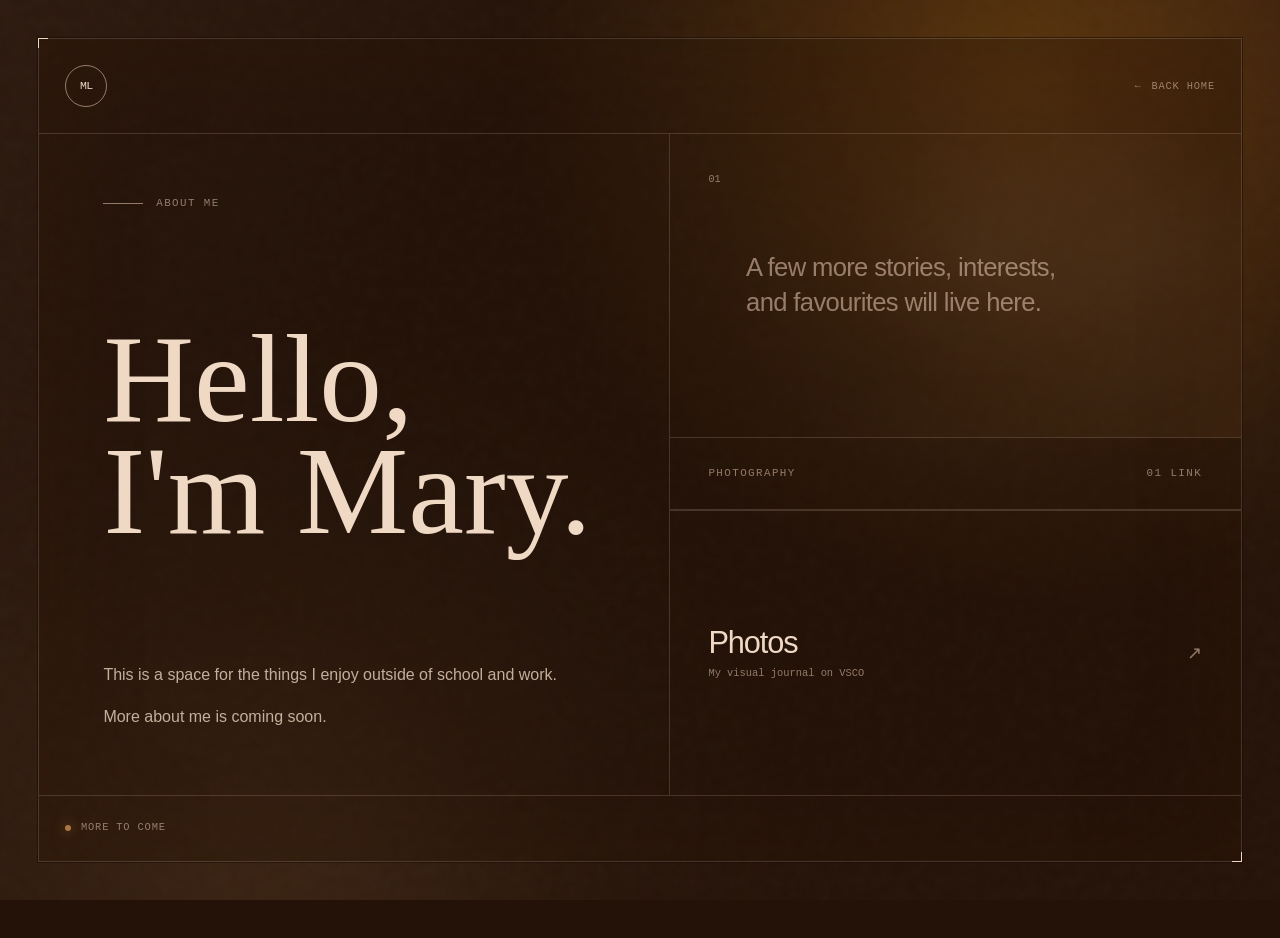
==== about.html @ 02c21629 "Add About page and update navigation" ====
<!doctype html>
<html lang="en">
  <head>
    <meta charset="utf-8">
    <meta name="viewport" content="width=device-width, initial-scale=1">
    <meta name="theme-color" content="#241208">
    <meta
      name="description"
      content="About Mary Li — a Mathematics and Financial Analysis student at the University of Waterloo."
    >
    <title>About Mary Li</title>
    <link rel="icon" href="assets/favicon.svg" type="image/svg+xml">
    <link rel="stylesheet" href="styles.css">
    <script src="script.js" defer></script>
  </head>

  <body class="about-page">
    <a class="skip-link" href="#about-content">Skip to content</a>

    <div class="atmosphere" aria-hidden="true">
      <div class="light-leak light-leak--amber"></div>
      <div class="light-leak light-leak--blue"></div>
      <div class="aperture"></div>
      <div class="grain"></div>
    </div>

    <div class="frame about-frame">
      <header class="site-header">
        <a class="monogram" href="index.html" aria-label="Return to Mary Li's home page">
          <span>ML</span>
        </a>
        <a class="back-link" href="index.html">
          <span aria-hidden="true">←</span> Back home
        </a>
      </header>

      <main class="about-layout" id="about-content">
        <section class="about-intro" aria-labelledby="about-title">
          <p class="eyebrow">
            <span class="eyebrow-line"></span>
            About me
          </p>

          <h1 class="about-title" id="about-title">Hello, I'm Mary.</h1>

          <div class="about-copy">
            <p>
              This is a space for the things I enjoy outside of school and
              work.
            </p>
            <p>
              More about me is coming soon.
            </p>
          </div>
        </section>

        <section class="about-details" aria-label="About Mary">
          <div class="about-placeholder">
            <span class="index-number">01</span>
            <p>A few more stories, interests, and favourites will live here.</p>
          </div>

          <div class="elsewhere">
            <p class="index-heading">
              <span>Photography</span>
              <span>01 link</span>
            </p>

            <a
              class="about-link"
              href="https://vsco.co/enskyu/gallery"
              target="_blank"
              rel="noopener noreferrer"
            >
              <span>
                <strong>Photos</strong>
                <small>My visual journal on VSCO</small>
              </span>
              <span aria-hidden="true">↗</span>
            </a>
          </div>
        </section>
      </main>

      <footer class="site-footer">
        <p class="status">
          <span class="status-dot" aria-hidden="true"></span>
          More to come
        </p>
      </footer>
    </div>
  </body>
</html>
---- styles.css ----
:root {
  color-scheme: dark;
  --ink: #f0d9c4;
  --muted: rgba(215, 185, 166, 0.62);
  --faint: rgba(183, 149, 127, 0.14);
  --hairline: rgba(215, 185, 166, 0.2);
  --canvas: #241208;
  --espresso: #4c2b08;
  --coffee: #6d3914;
  --caramel: #a87743;
  --almond: #b7957f;
  --vanilla: #d7b9a6;
  --amber: var(--caramel);
  --blue: var(--coffee);
  --pointer-x: 72%;
  --pointer-y: 32%;
  --frame-pad: clamp(1.25rem, 3vw, 3rem);
}

* {
  box-sizing: border-box;
}

html {
  scroll-behavior: smooth;
}

body {
  min-width: 320px;
  min-height: 100vh;
  min-height: 100dvh;
  margin: 0;
  overflow-x: hidden;
  background: var(--canvas);
  color: var(--ink);
  font-family: "Avenir Next", "Helvetica Neue", Arial, sans-serif;
  text-rendering: optimizeLegibility;
}

a {
  color: inherit;
}

.skip-link {
  position: fixed;
  z-index: 20;
  top: 0.75rem;
  left: 0.75rem;
  padding: 0.7rem 1rem;
  transform: translateY(-180%);
  border-radius: 999px;
  background: var(--ink);
  color: var(--canvas);
  font: 500 0.75rem/1 ui-monospace, "SFMono-Regular", Menlo, Consolas, monospace;
  text-decoration: none;
  transition: transform 180ms ease;
}

.skip-link:focus {
  transform: translateY(0);
}

.atmosphere {
  position: fixed;
  inset: 0;
  pointer-events: none;
}

.atmosphere {
  z-index: -1;
  overflow: hidden;
  background:
    linear-gradient(115deg, rgba(215, 185, 166, 0.045), transparent 32%),
    radial-gradient(circle at 80% 10%, var(--espresso) 0, transparent 39%),
    var(--canvas);
}

.light-leak,
.aperture,
.grain {
  position: absolute;
  pointer-events: none;
}

.light-leak {
  opacity: 0.34;
  filter: blur(90px);
  mix-blend-mode: screen;
}

.light-leak--amber {
  inset: auto auto -40% -12%;
  width: 64vw;
  height: 64vw;
  border-radius: 50%;
  background: radial-gradient(circle, rgba(168, 119, 67, 0.55), transparent 67%);
  animation: amber-drift 16s ease-in-out infinite alternate;
}

.light-leak--blue {
  inset: -42% -22% auto auto;
  width: 70vw;
  height: 70vw;
  border-radius: 50%;
  background: radial-gradient(circle, rgba(109, 57, 20, 0.62), transparent 68%);
  animation: blue-drift 19s ease-in-out infinite alternate;
}

.aperture {
  inset: -10%;
  background: radial-gradient(
    circle 22rem at var(--pointer-x) var(--pointer-y),
    rgba(240, 217, 196, 0.08),
    rgba(183, 149, 127, 0.025) 38%,
    transparent 72%
  );
  transition: background-position 120ms linear;
}

.grain {
  inset: -60%;
  width: 220%;
  height: 220%;
  opacity: 0.045;
  background-image: url("data:image/svg+xml,%3Csvg viewBox='0 0 180 180' xmlns='http://www.w3.org/2000/svg'%3E%3Cfilter id='n'%3E%3CfeTurbulence type='fractalNoise' baseFrequency='.9' numOctaves='4' stitchTiles='stitch'/%3E%3C/filter%3E%3Crect width='100%25' height='100%25' filter='url(%23n)' opacity='.65'/%3E%3C/svg%3E");
  animation: grain-shift 0.24s steps(2) infinite;
}

.frame {
  position: relative;
  display: grid;
  grid-template-rows: auto 1fr auto;
  width: calc(100% - (var(--frame-pad) * 2));
  min-height: calc(100vh - (var(--frame-pad) * 2));
  min-height: calc(100dvh - (var(--frame-pad) * 2));
  margin: var(--frame-pad);
  border: 1px solid var(--hairline);
  background: rgba(36, 18, 8, 0.3);
  box-shadow:
    0 0 0 1px rgba(18, 8, 3, 0.5),
    inset 0 0 120px rgba(76, 43, 8, 0.12);
}

.frame::before,
.frame::after {
  position: absolute;
  z-index: 2;
  width: 0.55rem;
  height: 0.55rem;
  border-color: rgba(215, 185, 166, 0.42);
  content: "";
  pointer-events: none;
}

.frame::before {
  top: -1px;
  left: -1px;
  border-top: 1px solid;
  border-left: 1px solid;
}

.frame::after {
  right: -1px;
  bottom: -1px;
  border-right: 1px solid;
  border-bottom: 1px solid;
}

.site-header,
.site-footer {
  display: flex;
  align-items: center;
  justify-content: space-between;
  padding: clamp(1rem, 2vw, 1.75rem);
}

.site-header {
  border-bottom: 1px solid var(--hairline);
}

.monogram {
  display: grid;
  width: 2.65rem;
  aspect-ratio: 1;
  place-items: center;
  border: 1px solid rgba(215, 185, 166, 0.62);
  border-radius: 50%;
  font: 500 0.72rem/1 ui-monospace, "SFMono-Regular", Menlo, Consolas, monospace;
  letter-spacing: -0.06em;
  text-decoration: none;
  transition:
    background-color 220ms ease,
    color 220ms ease,
    transform 220ms ease;
}

.monogram:hover {
  transform: rotate(-8deg);
  background: var(--ink);
  color: var(--canvas);
}

.header-note,
.site-footer {
  color: var(--muted);
  font: 400 0.65rem/1.3 ui-monospace, "SFMono-Regular", Menlo, Consolas, monospace;
  letter-spacing: 0.08em;
  text-transform: uppercase;
}

.header-note {
  display: flex;
  gap: clamp(1.5rem, 4vw, 4.5rem);
}

.layout {
  display: grid;
  grid-template-columns: minmax(0, 1.08fr) minmax(22rem, 0.92fr);
  min-height: 0;
}

.hero {
  position: relative;
  display: flex;
  min-height: clamp(31rem, 68vh, 48rem);
  padding: clamp(2rem, 5vw, 6.5rem);
  flex-direction: column;
  justify-content: space-between;
  overflow: hidden;
  border-right: 1px solid var(--hairline);
}

.hero::before {
  position: absolute;
  right: clamp(1.5rem, 4vw, 4rem);
  bottom: 15%;
  width: clamp(6rem, 10vw, 9rem);
  aspect-ratio: 1;
  border: 1px solid rgba(183, 149, 127, 0.12);
  border-radius: 50%;
  box-shadow:
    0 0 0 1.4rem rgba(183, 149, 127, 0.03),
    0 0 0 2.8rem rgba(183, 149, 127, 0.018);
  content: "";
}

.eyebrow,
.index-heading {
  margin: 0;
  color: var(--muted);
  font: 400 0.68rem/1 ui-monospace, "SFMono-Regular", Menlo, Consolas, monospace;
  letter-spacing: 0.13em;
  text-transform: uppercase;
}

.eyebrow {
  display: flex;
  align-items: center;
  gap: 0.8rem;
}

.eyebrow-line {
  width: 2.5rem;
  height: 1px;
  background: currentColor;
}

h1 {
  position: relative;
  z-index: 1;
  margin: auto 0;
  padding: 3rem 0;
  font-family: Didot, "Bodoni 72", "Times New Roman", serif;
  font-size: clamp(5.5rem, 9.8vw, 10.5rem);
  font-weight: 400;
  letter-spacing: normal;
  line-height: 0.9;
  white-space: nowrap;
}

.intro {
  max-width: 31rem;
  margin: 0;
  color: rgba(240, 217, 196, 0.78);
  font-size: clamp(0.94rem, 1.3vw, 1.12rem);
  font-weight: 300;
  letter-spacing: -0.01em;
  line-height: 1.55;
}

.link-index {
  display: flex;
  min-width: 0;
  flex-direction: column;
}

.index-heading {
  display: flex;
  min-height: 5.2rem;
  padding: 1.5rem clamp(1.5rem, 3vw, 3rem);
  align-items: center;
  justify-content: space-between;
  border-bottom: 1px solid var(--hairline);
}

.index-link {
  position: relative;
  display: grid;
  min-height: 0;
  padding: clamp(1.2rem, 2.8vh, 2.25rem) clamp(1.5rem, 3vw, 3rem);
  flex: 1;
  grid-template-columns: 2.1rem 1fr auto;
  align-items: center;
  gap: clamp(0.8rem, 2vw, 1.75rem);
  overflow: hidden;
  border-bottom: 1px solid var(--hairline);
  text-decoration: none;
  isolation: isolate;
}

.index-link:last-child {
  border-bottom: 0;
}

.index-link::before {
  position: absolute;
  z-index: -1;
  inset: 0;
  transform: translateX(-101%);
  background:
    linear-gradient(90deg, rgba(168, 119, 67, 0.22), rgba(109, 57, 20, 0.06)),
    rgba(215, 185, 166, 0.025);
  content: "";
  transition: transform 440ms cubic-bezier(0.22, 1, 0.36, 1);
}

.index-link:hover::before,
.index-link:focus-visible::before {
  transform: translateX(0);
}

.index-number {
  align-self: start;
  padding-top: 0.18rem;
  color: var(--muted);
  font: 400 0.63rem/1 ui-monospace, "SFMono-Regular", Menlo, Consolas, monospace;
}

.index-copy {
  display: flex;
  min-width: 0;
  flex-direction: column;
  gap: 0.38rem;
}

.index-title {
  font-size: clamp(1.55rem, 3.1vw, 3rem);
  font-weight: 300;
  letter-spacing: -0.055em;
  line-height: 1;
  transition: transform 380ms cubic-bezier(0.22, 1, 0.36, 1);
}

.index-detail {
  overflow: hidden;
  color: var(--muted);
  font: 300 clamp(0.62rem, 0.82vw, 0.72rem)/1.4 ui-monospace, "SFMono-Regular", Menlo, Consolas, monospace;
  text-overflow: ellipsis;
  white-space: nowrap;
}

.index-arrow {
  display: grid;
  width: clamp(2.5rem, 4vw, 3.5rem);
  aspect-ratio: 1;
  place-items: center;
  border: 1px solid var(--hairline);
  border-radius: 50%;
  color: rgba(215, 185, 166, 0.72);
  font-size: 1.1rem;
  transition:
    transform 380ms cubic-bezier(0.22, 1, 0.36, 1),
    background-color 220ms ease,
    border-color 220ms ease,
    color 220ms ease;
}

.index-arrow--home {
  color: var(--amber);
  font-size: 0.48rem;
}

.index-link:hover .index-title,
.index-link:focus-visible .index-title {
  transform: translateX(0.22rem);
}

.index-link:hover .index-arrow,
.index-link:focus-visible .index-arrow {
  transform: rotate(45deg);
  border-color: var(--ink);
  background: var(--ink);
  color: var(--canvas);
}

.index-link:hover .index-arrow--home,
.index-link:focus-visible .index-arrow--home {
  transform: scale(0.9);
}

.index-link:focus-visible,
.monogram:focus-visible {
  outline: 2px solid var(--amber);
  outline-offset: -3px;
}

.site-footer {
  min-height: 4rem;
  border-top: 1px solid var(--hairline);
}

.status {
  display: flex;
  margin: 0;
  align-items: center;
  gap: 0.6rem;
}

.status-dot {
  width: 0.4rem;
  height: 0.4rem;
  border-radius: 50%;
  background: var(--amber);
  box-shadow: 0 0 0.8rem rgba(168, 119, 67, 0.85);
}

.footer-credit {
  margin: 0;
}

.footer-accent {
  color: rgba(215, 185, 166, 0.78);
}

.back-link {
  display: inline-flex;
  align-items: center;
  gap: 0.6rem;
  color: var(--muted);
  font: 400 0.65rem/1 ui-monospace, "SFMono-Regular", Menlo, Consolas, monospace;
  letter-spacing: 0.08em;
  text-decoration: none;
  text-transform: uppercase;
  transition: color 180ms ease;
}

.back-link:hover,
.back-link:focus-visible {
  color: var(--ink);
}

.about-layout {
  display: grid;
  grid-template-columns: minmax(0, 1.05fr) minmax(22rem, 0.95fr);
  min-height: 0;
}

.about-intro {
  display: flex;
  min-height: clamp(36rem, 70vh, 48rem);
  padding: clamp(2rem, 5vw, 6.5rem);
  flex-direction: column;
  justify-content: space-between;
  border-right: 1px solid var(--hairline);
}

.about-title {
  max-width: 6.5em;
  margin: auto 0;
  white-space: normal;
}

.about-copy {
  max-width: 34rem;
  color: rgba(240, 217, 196, 0.78);
  font-size: clamp(0.9rem, 1.25vw, 1.08rem);
  font-weight: 300;
  line-height: 1.65;
}

.about-copy p {
  margin: 0;
}

.about-copy p + p {
  margin-top: 1rem;
}

.about-details {
  display: grid;
  grid-template-rows: auto 1fr;
}

.about-placeholder {
  display: flex;
  min-height: 19rem;
  padding: clamp(1.5rem, 3vw, 3rem);
  align-items: flex-start;
  gap: clamp(1rem, 2vw, 2rem);
  border-bottom: 1px solid var(--hairline);
  background:
    linear-gradient(145deg, transparent 55%, rgba(168, 119, 67, 0.1)),
    radial-gradient(circle at 80% 35%, rgba(215, 185, 166, 0.05), transparent 36%);
}

.about-placeholder p {
  max-width: 20rem;
  margin: auto 0;
  color: var(--muted);
  font-size: clamp(1.15rem, 2vw, 1.75rem);
  font-weight: 300;
  letter-spacing: -0.025em;
  line-height: 1.4;
}

.fact-list {
  margin: 0;
}

.fact {
  display: grid;
  padding: clamp(1.4rem, 3vw, 2.5rem);
  grid-template-columns: minmax(5rem, 0.35fr) 1fr;
  gap: 1rem;
  border-bottom: 1px solid var(--hairline);
}

.fact dt,
.fact dd {
  margin: 0;
}

.fact dt {
  color: var(--muted);
  font: 400 0.64rem/1.4 ui-monospace, "SFMono-Regular", Menlo, Consolas, monospace;
  letter-spacing: 0.08em;
  text-transform: uppercase;
}

.fact dd {
  color: var(--ink);
  font-size: clamp(0.95rem, 1.4vw, 1.15rem);
  font-weight: 300;
  line-height: 1.45;
}

.elsewhere {
  display: flex;
  flex-direction: column;
}

.elsewhere .index-heading {
  min-height: 4.5rem;
}

.about-link {
  display: flex;
  min-height: 6.5rem;
  padding: 1.25rem clamp(1.5rem, 3vw, 3rem);
  flex: 1;
  align-items: center;
  justify-content: space-between;
  border-top: 1px solid var(--hairline);
  color: var(--ink);
  text-decoration: none;
  transition:
    background-color 200ms ease,
    padding-left 300ms cubic-bezier(0.22, 1, 0.36, 1);
}

.about-link:hover,
.about-link:focus-visible {
  padding-left: calc(clamp(1.5rem, 3vw, 3rem) + 0.35rem);
  background: rgba(168, 119, 67, 0.14);
}

.about-link > span:first-child {
  display: flex;
  flex-direction: column;
  gap: 0.35rem;
}

.about-link strong {
  font-size: clamp(1.35rem, 2.4vw, 2rem);
  font-weight: 300;
  letter-spacing: -0.035em;
}

.about-link small {
  color: var(--muted);
  font: 300 0.65rem/1.4 ui-monospace, "SFMono-Regular", Menlo, Consolas, monospace;
}

.about-link > span:last-child {
  color: var(--muted);
  font-size: 1.15rem;
}

@keyframes amber-drift {
  to {
    transform: translate(7%, -9%) scale(1.1);
  }
}

@keyframes blue-drift {
  to {
    transform: translate(-8%, 7%) scale(0.94);
  }
}

@keyframes grain-shift {
  0% {
    transform: translate3d(0, 0, 0);
  }
  25% {
    transform: translate3d(2%, -3%, 0);
  }
  50% {
    transform: translate3d(-3%, 2%, 0);
  }
  75% {
    transform: translate3d(3%, 4%, 0);
  }
  100% {
    transform: translate3d(-4%, -2%, 0);
  }
}

@media (max-width: 860px) {
  :root {
    --frame-pad: 0.85rem;
  }

  .layout {
    grid-template-columns: 1fr;
  }

  .hero {
    min-height: min(65vh, 34rem);
    border-right: 0;
    border-bottom: 1px solid var(--hairline);
  }

  h1 {
    font-size: clamp(5.5rem, 18vw, 9rem);
  }

  .link-index {
    min-height: 31rem;
  }

  .about-layout {
    grid-template-columns: 1fr;
  }

  .about-intro {
    min-height: 33rem;
    border-right: 0;
    border-bottom: 1px solid var(--hairline);
  }

  .index-title {
    font-size: clamp(1.7rem, 7vw, 2.8rem);
  }
}

@media (max-width: 520px) {
  .header-note > span:first-child,
  .footer-credit {
    display: none;
  }

  .header-note {
    font-size: 0.52rem;
    letter-spacing: 0.05em;
    white-space: nowrap;
  }

  .hero {
    min-height: 28rem;
    padding: 1.5rem;
  }

  .about-intro {
    min-height: 31rem;
    padding: 1.5rem;
  }

  .about-title {
    font-size: clamp(3.8rem, 18vw, 5rem);
  }

  .fact {
    grid-template-columns: 1fr;
  }

  .hero::before {
    right: 1.5rem;
  }

  h1 {
    margin: auto 0;
    padding: 2.4rem 0;
    font-size: clamp(4.35rem, 21vw, 5.5rem);
  }

  .intro {
    max-width: 18rem;
    font-size: 0.86rem;
  }

  .index-heading {
    min-height: 4.5rem;
  }

  .index-link {
    padding: 1.35rem 1.25rem;
    grid-template-columns: 1.45rem 1fr auto;
    gap: 0.7rem;
  }

  .index-arrow {
    width: 2.5rem;
  }

  .index-detail {
    max-width: 13.5rem;
  }
}

@media (prefers-reduced-motion: reduce) {
  html {
    scroll-behavior: auto;
  }

  *,
  *::before,
  *::after {
    scroll-behavior: auto !important;
    animation-duration: 0.01ms !important;
    animation-iteration-count: 1 !important;
    transition-duration: 0.01ms !important;
  }
}
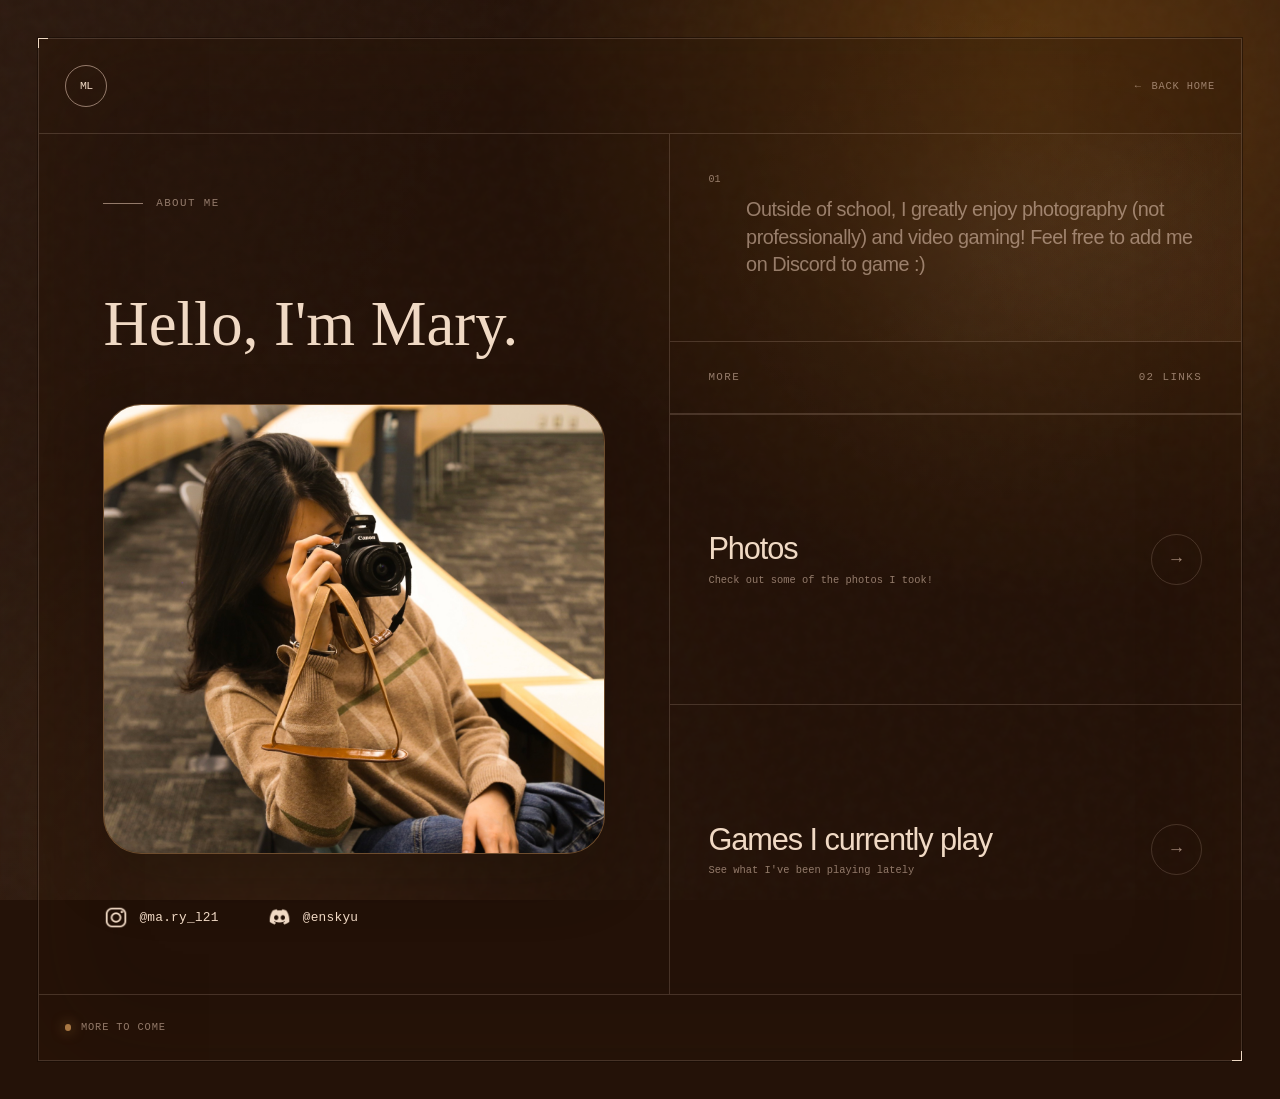
==== commit 3b553296: "Expand About and games pages" ====
--- a/about.html
+++ b/about.html
@@ -43,27 +43,48 @@
 
           <h1 class="about-title" id="about-title">Hello, I'm Mary.</h1>
 
-          <div class="about-copy">
-            <p>
-              This is a space for the things I enjoy outside of school and
-              work.
-            </p>
-            <p>
-              More about me is coming soon.
-            </p>
+          <figure class="about-photo">
+            <img
+              src="assets/about-mary-photo.jpg"
+              alt="Mary Li taking a photograph with a camera"
+              width="1400"
+              height="1256"
+            >
+          </figure>
+
+          <div class="social-handles" aria-label="Social media">
+            <a
+              class="social-handle"
+              href="https://www.instagram.com/ma.ry_l21/"
+              target="_blank"
+              rel="noopener noreferrer"
+            >
+              <img src="assets/instagram-icon.png" alt="" width="28" height="28">
+              <span>@ma.ry_l21</span>
+            </a>
+
+            <span class="social-handle">
+              <img src="assets/discord-icon.png" alt="" width="28" height="28">
+              <span>@enskyu</span>
+            </span>
           </div>
+
         </section>
 
         <section class="about-details" aria-label="About Mary">
           <div class="about-placeholder">
             <span class="index-number">01</span>
-            <p>A few more stories, interests, and favourites will live here.</p>
+            <p>
+              Outside of school, I greatly enjoy photography (not
+              professionally) and video gaming! Feel free to add me on Discord
+              to game :)
+            </p>
           </div>
 
           <div class="elsewhere">
             <p class="index-heading">
-              <span>Photography</span>
-              <span>01 link</span>
+              <span>More</span>
+              <span>02 links</span>
             </p>
 
             <a
@@ -74,9 +95,17 @@
             >
               <span>
                 <strong>Photos</strong>
-                <small>My visual journal on VSCO</small>
+                <small>Check out some of the photos I took!</small>
               </span>
-              <span aria-hidden="true">↗</span>
+              <span class="index-arrow" aria-hidden="true">→</span>
+            </a>
+
+            <a class="about-link" href="games.html">
+              <span>
+                <strong>Games I currently play</strong>
+                <small>See what I've been playing lately</small>
+              </span>
+              <span class="index-arrow" aria-hidden="true">→</span>
             </a>
           </div>
         </section>
--- a/styles.css
+++ b/styles.css
@@ -397,8 +397,8 @@
 
 .index-link:hover .index-arrow,
 .index-link:focus-visible .index-arrow {
-  transform: rotate(45deg);
-  border-color: var(--ink);
+  transform: translateX(0.16rem);
+  border-color: #fff;
   background: var(--ink);
   color: var(--canvas);
 }
@@ -470,18 +470,72 @@
   min-height: clamp(36rem, 70vh, 48rem);
   padding: clamp(2rem, 5vw, 6.5rem);
   flex-direction: column;
-  justify-content: space-between;
+  gap: clamp(2rem, 4vw, 3.75rem);
   border-right: 1px solid var(--hairline);
 }
 
 .about-title {
-  max-width: 6.5em;
-  margin: auto 0;
-  white-space: normal;
+  max-width: none;
+  margin: clamp(1rem, 4vh, 3rem) 0 0;
+  padding: 0;
+  font-size: clamp(3.35rem, 4.9vw, 5.25rem);
+  line-height: 0.9;
+  white-space: nowrap;
+}
+
+.about-photo {
+  width: 100%;
+  margin: 0;
+  overflow: hidden;
+  aspect-ratio: 1.115 / 1;
+  border: 1px solid rgba(215, 185, 166, 0.24);
+  border-radius: clamp(1.5rem, 3vw, 2.75rem);
+  background: var(--espresso);
+  box-shadow: 0 1.5rem 4rem rgba(18, 8, 3, 0.24);
+}
+
+.about-photo img {
+  display: block;
+  width: 100%;
+  height: 100%;
+  object-fit: cover;
+  object-position: center;
+}
+
+.social-handles {
+  display: flex;
+  flex-wrap: wrap;
+  gap: 1rem clamp(1.5rem, 4vw, 3rem);
+}
+
+.social-handle {
+  display: inline-flex;
+  align-items: center;
+  gap: 0.65rem;
+  color: var(--ink);
+  font: 400 clamp(0.75rem, 1vw, 0.9rem)/1.2 ui-monospace, "SFMono-Regular", Menlo, Consolas, monospace;
+  letter-spacing: 0.02em;
+  text-decoration: none;
+}
+
+a.social-handle {
+  transition: color 180ms ease;
+}
+
+a.social-handle:hover,
+a.social-handle:focus-visible {
+  color: #fff;
+}
+
+.social-handle img {
+  width: 1.6rem;
+  height: 1.6rem;
+  flex: 0 0 auto;
 }
 
 .about-copy {
   max-width: 34rem;
+  margin-top: clamp(0.5rem, 2vw, 1.5rem);
   color: rgba(240, 217, 196, 0.78);
   font-size: clamp(0.9rem, 1.25vw, 1.08rem);
   font-weight: 300;
@@ -503,7 +557,7 @@
 
 .about-placeholder {
   display: flex;
-  min-height: 19rem;
+  min-height: 13rem;
   padding: clamp(1.5rem, 3vw, 3rem);
   align-items: flex-start;
   gap: clamp(1rem, 2vw, 2rem);
@@ -514,10 +568,10 @@
 }
 
 .about-placeholder p {
-  max-width: 20rem;
+  max-width: 34rem;
   margin: auto 0;
   color: var(--muted);
-  font-size: clamp(1.15rem, 2vw, 1.75rem);
+  font-size: clamp(1.05rem, 1.55vw, 1.45rem);
   font-weight: 300;
   letter-spacing: -0.025em;
   line-height: 1.4;
@@ -601,9 +655,96 @@
   font: 300 0.65rem/1.4 ui-monospace, "SFMono-Regular", Menlo, Consolas, monospace;
 }
 
-.about-link > span:last-child {
+.about-link .index-arrow {
+  flex: 0 0 auto;
+}
+
+.about-link:hover .index-arrow,
+.about-link:focus-visible .index-arrow {
+  transform: translateX(0.16rem);
+  border-color: #fff;
+  background: var(--ink);
+  color: var(--canvas);
+}
+
+.games-layout {
+  display: flex;
+  min-width: 0;
+  min-height: clamp(34rem, 70vh, 48rem);
+  padding: clamp(2rem, 6vw, 7rem);
+  flex-direction: column;
+  gap: clamp(2rem, 5vh, 4rem);
+}
+
+h1.games-title {
+  width: 100%;
+  max-width: none;
+  margin: auto 0 0;
+  padding: 0;
+  font-size: clamp(2.65rem, 5vw, 5.5rem);
+  white-space: nowrap;
+}
+
+.game-groups {
+  display: grid;
+  grid-template-columns: minmax(0, 0.8fr) minmax(0, 1.2fr);
+  border: 1px solid var(--hairline);
+  border-radius: 1.5rem;
+  overflow: hidden;
+}
+
+.game-group {
+  display: grid;
+  padding: clamp(1.5rem, 3vw, 3rem);
+  grid-template-columns: 2rem 1fr;
+  gap: clamp(1rem, 2vw, 2rem);
+}
+
+.game-group + .game-group {
+  border-left: 1px solid var(--hairline);
+}
+
+.game-group-number {
+  margin: 0;
   color: var(--muted);
-  font-size: 1.15rem;
+  font: 400 0.64rem/1.4 ui-monospace, "SFMono-Regular", Menlo, Consolas, monospace;
+}
+
+.game-group h2 {
+  margin: 0 0 1.25rem;
+  color: var(--ink);
+  font-size: clamp(1.6rem, 2.6vw, 2.5rem);
+  font-weight: 300;
+  letter-spacing: -0.04em;
+}
+
+.game-group ul {
+  display: grid;
+  margin: 0;
+  padding: 0;
+  grid-template-columns: repeat(2, minmax(0, 1fr));
+  gap: 0.7rem 1.5rem;
+  list-style: none;
+}
+
+.game-group li {
+  color: rgba(240, 217, 196, 0.78);
+  font-size: clamp(0.83rem, 1.15vw, 1rem);
+  font-weight: 300;
+  line-height: 1.35;
+}
+
+.game-group li::before {
+  margin-right: 0.55rem;
+  color: var(--caramel);
+  content: "•";
+}
+
+.game-recommendation {
+  margin: 0;
+  color: var(--muted);
+  font-size: clamp(1rem, 1.6vw, 1.35rem);
+  font-weight: 300;
 }
 
 @keyframes amber-drift {
@@ -697,7 +838,38 @@
   }
 
   .about-title {
-    font-size: clamp(3.8rem, 18vw, 5rem);
+    margin-top: 0.75rem;
+    font-size: clamp(2.35rem, 10.4vw, 3.25rem);
+  }
+
+  .games-layout {
+    min-height: 34rem;
+    padding: 1.5rem;
+  }
+
+  h1.games-title {
+    font-size: clamp(2rem, 7.6vw, 3.5rem);
+  }
+
+  .game-groups {
+    grid-template-columns: 1fr;
+  }
+
+  .game-group + .game-group {
+    border-top: 1px solid var(--hairline);
+    border-left: 0;
+  }
+
+  .game-group ul {
+    grid-template-columns: 1fr;
+  }
+
+  .about-photo {
+    border-radius: 1.5rem;
+  }
+
+  .social-handles {
+    gap: 1rem 1.5rem;
   }
 
   .fact {
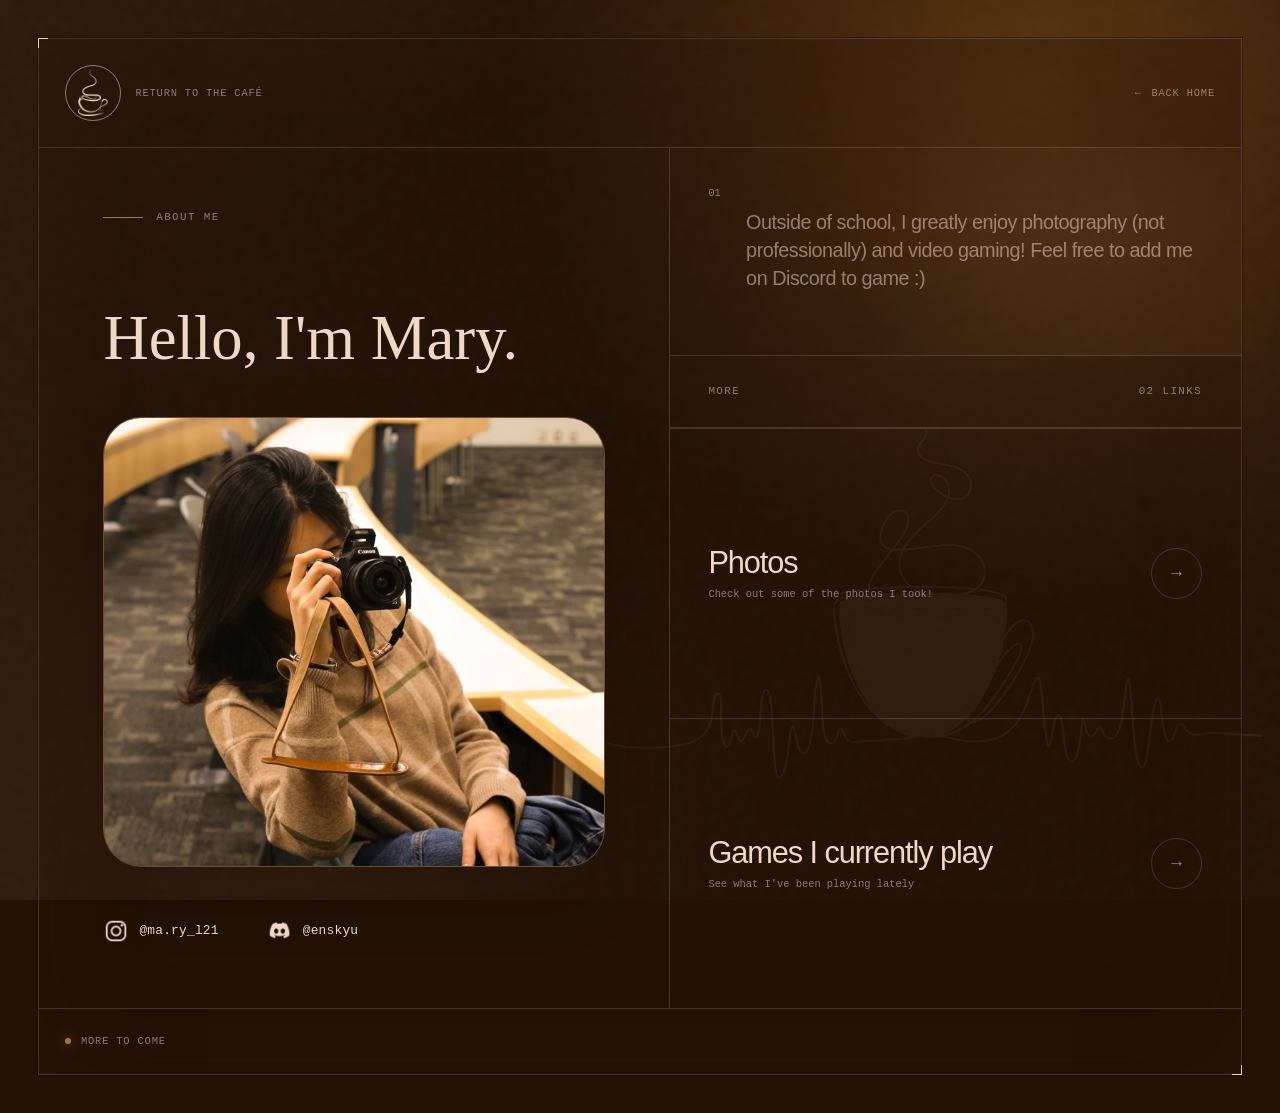
==== commit aa80995d: "Complete café theme and interactions" ====
--- a/about.html
+++ b/about.html
@@ -9,9 +9,9 @@
       content="About Mary Li — a Mathematics and Financial Analysis student at the University of Waterloo."
     >
     <title>About Mary Li</title>
-    <link rel="icon" href="assets/favicon.svg" type="image/svg+xml">
+    <link rel="icon" href="assets/coffee-favicon.png" type="image/png">
     <link rel="stylesheet" href="styles.css">
-    <script src="script.js" defer></script>
+    <script src="script.js?v=2" defer></script>
   </head>
 
   <body class="about-page">
@@ -26,8 +26,11 @@
 
     <div class="frame about-frame">
       <header class="site-header">
-        <a class="monogram" href="index.html" aria-label="Return to Mary Li's home page">
-          <span>ML</span>
+        <a class="home-mark" href="index.html" aria-label="Return to the Café">
+          <span class="monogram" aria-hidden="true">
+            <img src="assets/coffee-mark.png" alt="">
+          </span>
+          <span class="home-mark-label">Return to the Café</span>
         </a>
         <a class="back-link" href="index.html">
           <span aria-hidden="true">←</span> Back home
--- a/styles.css
+++ b/styles.css
@@ -75,6 +75,71 @@
     var(--canvas);
 }
 
+.atmosphere::after {
+  position: absolute;
+  right: -4vw;
+  bottom: -3vh;
+  width: min(58rem, 62vw);
+  aspect-ratio: 1.4;
+  background: url("assets/coffee-background.png") center / contain no-repeat;
+  content: "";
+  opacity: 0.075;
+}
+
+.welcome-splash {
+  position: fixed;
+  z-index: 50;
+  inset: 0;
+  display: none;
+  place-items: center;
+  padding: 2rem;
+  background:
+    radial-gradient(circle at center, rgba(76, 43, 8, 0.36), transparent 55%),
+    var(--canvas);
+  color: var(--ink);
+  text-align: center;
+  transition:
+    opacity 650ms ease,
+    visibility 650ms ease;
+}
+
+.welcome-splash p {
+  margin: 0;
+  font-family: Didot, "Bodoni 72", "Times New Roman", serif;
+  font-size: clamp(1.65rem, 4vw, 3.5rem);
+  font-weight: 400;
+  letter-spacing: 0.015em;
+  animation: welcome-arrive 800ms cubic-bezier(0.22, 1, 0.36, 1) both;
+}
+
+.intro-pending .home-page {
+  overflow: hidden;
+}
+
+.intro-pending .welcome-splash {
+  display: grid;
+}
+
+.intro-pending .home-page > .atmosphere,
+.intro-pending .home-page > .frame {
+  opacity: 0;
+}
+
+.home-page > .atmosphere,
+.home-page > .frame {
+  transition: opacity 700ms ease;
+}
+
+.intro-complete .welcome-splash {
+  opacity: 0;
+  visibility: hidden;
+}
+
+.intro-complete .home-page > .atmosphere,
+.intro-complete .home-page > .frame {
+  opacity: 1;
+}
+
 .light-leak,
 .aperture,
 .grain {
@@ -178,9 +243,16 @@
   border-bottom: 1px solid var(--hairline);
 }
 
+.home-greeting {
+  margin: 0;
+  color: var(--muted);
+  font: 400 clamp(0.68rem, 1vw, 0.82rem)/1.3 ui-monospace, "SFMono-Regular", Menlo, Consolas, monospace;
+  letter-spacing: 0.08em;
+}
+
 .monogram {
   display: grid;
-  width: 2.65rem;
+  width: 3.5rem;
   aspect-ratio: 1;
   place-items: center;
   border: 1px solid rgba(215, 185, 166, 0.62);
@@ -194,10 +266,35 @@
     transform 220ms ease;
 }
 
-.monogram:hover {
+.home-mark {
+  display: inline-flex;
+  align-items: center;
+  gap: 0.9rem;
+  color: var(--muted);
+  font: 400 0.65rem/1.2 ui-monospace, "SFMono-Regular", Menlo, Consolas, monospace;
+  letter-spacing: 0.08em;
+  text-decoration: none;
+  text-transform: uppercase;
+  transition: color 180ms ease;
+}
+
+.home-mark:hover,
+.home-mark:focus-visible {
+  color: var(--ink);
+}
+
+.home-mark:hover .monogram,
+.home-mark:focus-visible .monogram {
   transform: rotate(-8deg);
-  background: var(--ink);
-  color: var(--canvas);
+  background: rgba(240, 217, 196, 0.08);
+}
+
+.monogram img {
+  display: block;
+  width: 2.9rem;
+  height: 2.9rem;
+  object-fit: contain;
+  object-position: center;
 }
 
 .header-note,
@@ -228,20 +325,6 @@
   justify-content: space-between;
   overflow: hidden;
   border-right: 1px solid var(--hairline);
-}
-
-.hero::before {
-  position: absolute;
-  right: clamp(1.5rem, 4vw, 4rem);
-  bottom: 15%;
-  width: clamp(6rem, 10vw, 9rem);
-  aspect-ratio: 1;
-  border: 1px solid rgba(183, 149, 127, 0.12);
-  border-radius: 50%;
-  box-shadow:
-    0 0 0 1.4rem rgba(183, 149, 127, 0.03),
-    0 0 0 2.8rem rgba(183, 149, 127, 0.018);
-  content: "";
 }
 
 .eyebrow,
@@ -301,6 +384,11 @@
   align-items: center;
   justify-content: space-between;
   border-bottom: 1px solid var(--hairline);
+}
+
+.link-index > .index-heading {
+  justify-content: center;
+  text-align: center;
 }
 
 .index-link {
@@ -690,6 +778,10 @@
   grid-template-columns: minmax(0, 0.8fr) minmax(0, 1.2fr);
   border: 1px solid var(--hairline);
   border-radius: 1.5rem;
+  background: rgba(36, 18, 8, 0.58);
+  -webkit-backdrop-filter: blur(16px) saturate(0.85);
+  backdrop-filter: blur(16px) saturate(0.85);
+  box-shadow: inset 0 0 3rem rgba(18, 8, 3, 0.18);
   overflow: hidden;
 }
 
@@ -740,6 +832,16 @@
   content: "•";
 }
 
+.game-group .game-more {
+  grid-column: 1 / -1;
+  padding-top: 0.25rem;
+  text-align: center;
+}
+
+.game-group .game-more::before {
+  content: none;
+}
+
 .game-recommendation {
   margin: 0;
   color: var(--muted);
@@ -750,6 +852,17 @@
 @keyframes amber-drift {
   to {
     transform: translate(7%, -9%) scale(1.1);
+  }
+}
+
+@keyframes welcome-arrive {
+  from {
+    opacity: 0;
+    transform: translateY(1rem);
+  }
+  to {
+    opacity: 1;
+    transform: translateY(0);
   }
 }
 
@@ -876,8 +989,11 @@
     grid-template-columns: 1fr;
   }
 
-  .hero::before {
-    right: 1.5rem;
+  .atmosphere::after {
+    right: -28vw;
+    bottom: 8vh;
+    width: 115vw;
+    opacity: 0.06;
   }
 
   h1 {
@@ -923,4 +1039,8 @@
     animation-iteration-count: 1 !important;
     transition-duration: 0.01ms !important;
   }
-}
+
+  .welcome-splash p {
+    animation: none;
+  }
+}
